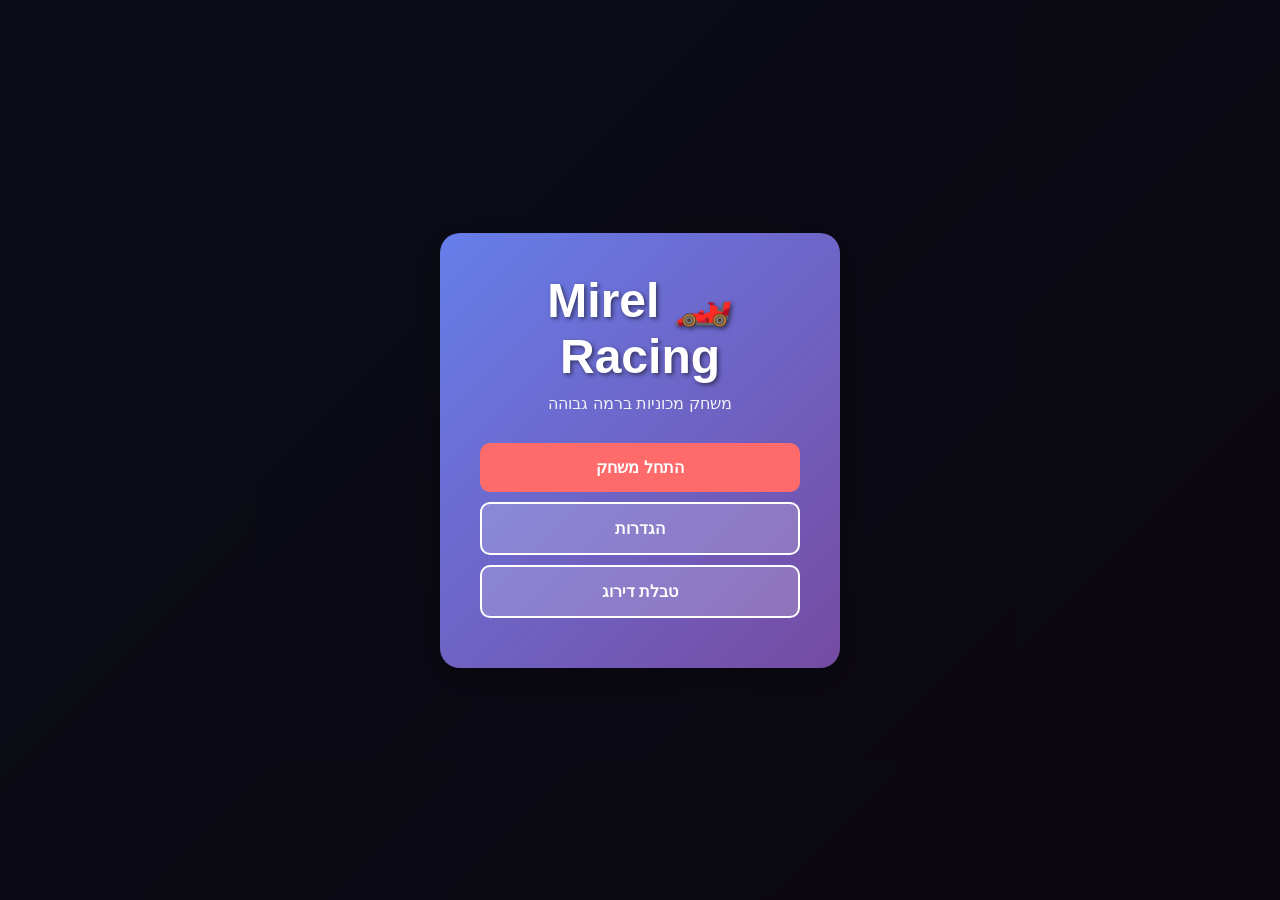
==== index.html @ d59d43ef "Initial commit: Mirel Racing - Advanced racing game with physics, AI opponents, and multiplayer supp" ====
<!DOCTYPE html>
<html lang="he">
<head>
    <meta charset="UTF-8">
    <meta name="viewport" content="width=device-width, initial-scale=1.0">
    <title>Mirel Racing - משחק מכוניות</title>
    <link rel="stylesheet" href="styles.css">
</head>
<body>
    <div id="mainMenu" class="menu-container active">
        <div class="menu-content">
            <h1>🏎️ Mirel Racing</h1>
            <p class="subtitle">משחק מכוניות ברמה גבוהה</p>
            <button onclick="startGame()" class="btn btn-primary">התחל משחק</button>
            <button onclick="showSettings()" class="btn btn-secondary">הגדרות</button>
            <button onclick="showLeaderboard()" class="btn btn-secondary">טבלת דירוג</button>
        </div>
    </div>

    <div id="settingsMenu" class="menu-container">
        <div class="menu-content">
            <h2>הגדרות</h2>
            <div class="settings-group">
                <label>רמת קושי:</label>
                <select id="difficultySelect" onchange="updateDifficulty()">
                    <option value="easy">קל</option>
                    <option value="medium" selected>בינוני</option>
                    <option value="hard">קשה</option>
                </select>
            </div>
            <div class="settings-group">
                <label>מספר יריבים:</label>
                <select id="opponentCount">
                    <option value="1">1</option>
                    <option value="2" selected>2</option>
                    <option value="3">3</option>
                    <option value="4">4</option>
                </select>
            </div>
            <div class="settings-group">
                <label>
                    <input type="checkbox" id="soundToggle" checked>
                    הפעל צלילים
                </label>
            </div>
            <button onclick="backToMenu()" class="btn btn-primary">חזור</button>
        </div>
    </div>

    <div id="leaderboardMenu" class="menu-container">
        <div class="menu-content">
            <h2>טבלת דירוג</h2>
            <div id="leaderboardList" class="leaderboard-list"></div>
            <button onclick="clearLeaderboard()" class="btn btn-secondary">נקה טבלה</button>
            <button onclick="backToMenu()" class="btn btn-primary">חזור</button>
        </div>
    </div>

    <div id="gameContainer" class="game-container">
        <canvas id="gameCanvas"></canvas>
        <div id="hud" class="hud">
            <div class="hud-top">
                <div class="hud-item">
                    <span>מהירות:</span>
                    <span id="speedDisplay">0</span> km/h
                </div>
                <div class="hud-item">
                    <span>עמדה:</span>
                    <span id="positionDisplay">1</span>
                </div>
                <div class="hud-item">
                    <span>זמן:</span>
                    <span id="timeDisplay">0:00</span>
                </div>
            </div>
            <div class="hud-bottom">
                <div class="minimap-container">
                    <canvas id="minimap"></canvas>
                </div>
            </div>
            <button id="pauseBtn" onclick="togglePause()" class="pause-btn">⏸ השהה</button>
        </div>
    </div>

    <div id="pauseMenu" class="menu-container">
        <div class="menu-content">
            <h2>משחק מושהה</h2>
            <button onclick="togglePause()" class="btn btn-primary">המשך</button>
            <button onclick="backToMenu()" class="btn btn-secondary">חזור לתפריט</button>
        </div>
    </div>

    <div id="gameOverMenu" class="menu-container">
        <div class="menu-content">
            <h2 id="gameOverTitle">סיום המשחק</h2>
            <div id="gameStats" class="game-stats"></div>
            <input type="text" id="playerName" placeholder="הכנס את שמך" maxlength="20">
            <button onclick="saveScore()" class="btn btn-primary">שמור ניקוד</button>
            <button onclick="backToMenu()" class="btn btn-secondary">חזור לתפריט</button>
        </div>
    </div>

    <script src="physics.js"></script>
    <script src="ai.js"></script>
    <script src="game.js"></script>
    <script src="input.js"></script>
</body>
</html>
---- styles.css ----
* {
    margin: 0;
    padding: 0;
    box-sizing: border-box;
}

body {
    font-family: 'Arial', sans-serif;
    background: linear-gradient(135deg, #667eea 0%, #764ba2 100%);
    min-height: 100vh;
    display: flex;
    justify-content: center;
    align-items: center;
    direction: rtl;
    overflow: hidden;
}

.menu-container {
    position: fixed;
    top: 0;
    left: 0;
    width: 100%;
    height: 100%;
    background: rgba(0, 0, 0, 0.9);
    display: flex;
    justify-content: center;
    align-items: center;
    z-index: 1000;
    opacity: 0;
    pointer-events: none;
    transition: opacity 0.3s ease;
}

.menu-container.active {
    opacity: 1;
    pointer-events: all;
}

.menu-content {
    background: linear-gradient(135deg, #667eea 0%, #764ba2 100%);
    padding: 40px;
    border-radius: 20px;
    text-align: center;
    color: white;
    box-shadow: 0 10px 40px rgba(0, 0, 0, 0.3);
    max-width: 400px;
    width: 90%;
}

.menu-content h1 {
    font-size: 48px;
    margin-bottom: 10px;
    text-shadow: 2px 2px 4px rgba(0, 0, 0, 0.5);
}

.menu-content h2 {
    font-size: 32px;
    margin-bottom: 30px;
    text-shadow: 2px 2px 4px rgba(0, 0, 0, 0.5);
}

.subtitle {
    font-size: 16px;
    margin-bottom: 30px;
    opacity: 0.9;
}

.btn {
    display: block;
    width: 100%;
    padding: 15px;
    margin: 10px 0;
    border: none;
    border-radius: 10px;
    font-size: 16px;
    font-weight: bold;
    cursor: pointer;
    transition: all 0.3s ease;
    text-transform: uppercase;
}

.btn-primary {
    background: #ff6b6b;
    color: white;
}

.btn-primary:hover {
    background: #ff5252;
    transform: translateY(-2px);
    box-shadow: 0 5px 15px rgba(255, 107, 107, 0.4);
}

.btn-secondary {
    background: rgba(255, 255, 255, 0.2);
    color: white;
    border: 2px solid white;
}

.btn-secondary:hover {
    background: rgba(255, 255, 255, 0.3);
    transform: translateY(-2px);
}

.settings-group {
    margin: 20px 0;
    text-align: right;
}

.settings-group label {
    display: block;
    margin-bottom: 10px;
    font-weight: bold;
}

.settings-group select,
.settings-group input[type="text"] {
    width: 100%;
    padding: 10px;
    border: none;
    border-radius: 5px;
    font-size: 14px;
    background: rgba(255, 255, 255, 0.9);
}

.game-container {
    display: none;
    width: 100%;
    height: 100vh;
    position: relative;
}

.game-container.active {
    display: flex;
}

#gameCanvas {
    display: block;
    background: linear-gradient(180deg, #87ceeb 0%, #e0f6ff 100%);
    width: 100%;
    height: 100%;
}

.hud {
    position: absolute;
    top: 0;
    left: 0;
    width: 100%;
    height: 100%;
    pointer-events: none;
    display: flex;
    flex-direction: column;
    justify-content: space-between;
    padding: 20px;
}

.hud-top {
    display: flex;
    justify-content: space-around;
    gap: 20px;
    background: rgba(0, 0, 0, 0.6);
    padding: 15px 20px;
    border-radius: 10px;
    color: white;
    font-weight: bold;
}

.hud-item {
    display: flex;
    gap: 10px;
    align-items: center;
}

.hud-item span:first-child {
    color: #ffb347;
}

.hud-bottom {
    display: flex;
    justify-content: space-between;
    align-items: flex-end;
}

.minimap-container {
    width: 150px;
    height: 150px;
    border: 2px solid white;
    border-radius: 10px;
    overflow: hidden;
    box-shadow: 0 0 10px rgba(0, 0, 0, 0.5);
}

#minimap {
    display: block;
    width: 100%;
    height: 100%;
}

.pause-btn {
    padding: 10px 20px;
    background: rgba(255, 107, 107, 0.8);
    color: white;
    border: none;
    border-radius: 5px;
    cursor: pointer;
    font-weight: bold;
    pointer-events: all;
}

.pause-btn:hover {
    background: rgba(255, 107, 107, 1);
}

.leaderboard-list {
    text-align: right;
    margin: 20px 0;
    max-height: 300px;
    overflow-y: auto;
}

.leaderboard-entry {
    background: rgba(255, 255, 255, 0.1);
    padding: 10px;
    margin: 5px 0;
    border-radius: 5px;
    display: flex;
    justify-content: space-between;
    align-items: center;
}

.leaderboard-entry .rank {
    font-weight: bold;
    color: #ffb347;
    min-width: 30px;
}

.leaderboard-entry .name {
    flex: 1;
}

.leaderboard-entry .score {
    color: #ff6b6b;
    font-weight: bold;
}

.game-stats {
    text-align: right;
    margin: 20px 0;
    background: rgba(0, 0, 0, 0.3);
    padding: 20px;
    border-radius: 10px;
}

.game-stats div {
    margin: 10px 0;
    font-size: 16px;
}

#playerName {
    width: 100%;
    padding: 10px;
    border: none;
    border-radius: 5px;
    font-size: 14px;
    margin: 20px 0;
    text-align: right;
}

@media (max-width: 768px) {
    .menu-content {
        padding: 30px 20px;
    }
    
    .menu-content h1 {
        font-size: 36px;
    }
    
    .hud-top {
        flex-direction: column;
        gap: 10px;
    }
    
    .minimap-container {
        width: 120px;
        height: 120px;
    }
}
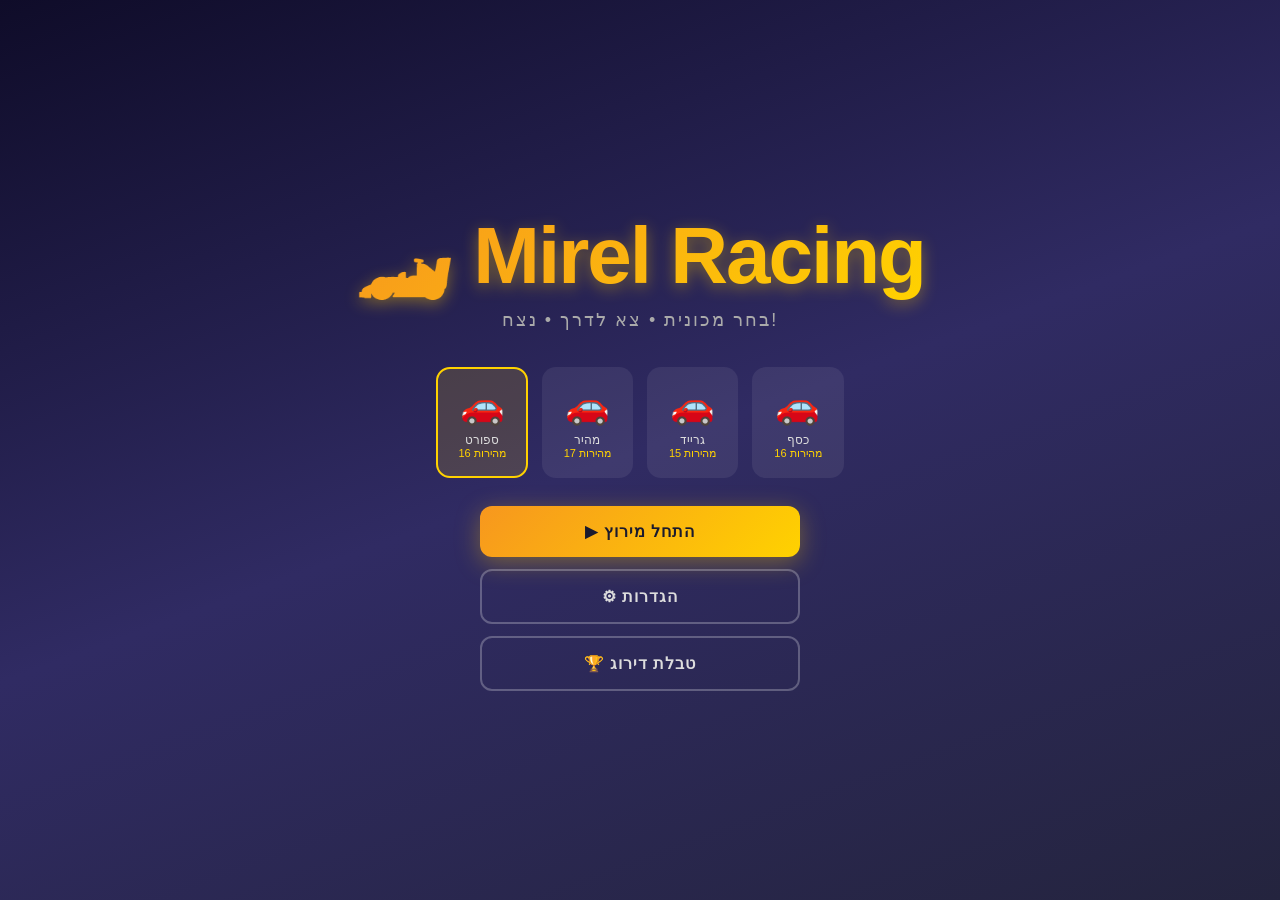
==== commit f1a441f1: "Build complete Mirel Racing game - mobile-friendly - Single index.html with full game engine - Oval " ====
--- a/index.html
+++ b/index.html
@@ -1,108 +1,1302 @@
 <!DOCTYPE html>
 <html lang="he">
 <head>
-    <meta charset="UTF-8">
-    <meta name="viewport" content="width=device-width, initial-scale=1.0">
-    <title>Mirel Racing - משחק מכוניות</title>
-    <link rel="stylesheet" href="styles.css">
+<meta charset="UTF-8">
+<meta name="viewport" content="width=device-width, initial-scale=1.0, maximum-scale=1.0, user-scalable=no">
+<title>🏎️ Mirel Racing</title>
+<style>
+  * { margin:0; padding:0; box-sizing:border-box; -webkit-tap-highlight-color:transparent; }
+  body { background:#1a1a2e; overflow:hidden; width:100vw; height:100vh; font-family:'Arial',sans-serif; touch-action:none; }
+
+  canvas { display:block; }
+
+  /* ── SCREENS ── */
+  .screen {
+    position:fixed; inset:0; display:flex; flex-direction:column;
+    align-items:center; justify-content:center;
+    background:linear-gradient(160deg,#0f0c29,#302b63,#24243e);
+    z-index:50; transition:opacity .35s;
+  }
+  .screen.hidden { opacity:0; pointer-events:none; }
+
+  /* MAIN MENU */
+  #menuScreen .logo {
+    font-size:clamp(40px,10vw,80px); font-weight:900; letter-spacing:-2px;
+    background:linear-gradient(135deg,#f7971e,#ffd200);
+    -webkit-background-clip:text; -webkit-text-fill-color:transparent;
+    text-shadow:none; filter:drop-shadow(0 4px 8px rgba(255,200,0,.4));
+    margin-bottom:6px;
+  }
+  #menuScreen .tagline {
+    color:#aaa; font-size:clamp(13px,3vw,18px); margin-bottom:36px; letter-spacing:2px;
+  }
+  .car-select-row {
+    display:flex; gap:14px; margin-bottom:28px; flex-wrap:wrap; justify-content:center;
+  }
+  .car-card {
+    background:rgba(255,255,255,.07); border:2px solid transparent; border-radius:14px;
+    padding:16px 20px; cursor:pointer; transition:all .2s; text-align:center; min-width:90px;
+  }
+  .car-card:hover, .car-card.selected { border-color:#ffd200; background:rgba(255,210,0,.15); }
+  .car-card .car-emoji { font-size:36px; display:block; }
+  .car-card .car-name { color:#ddd; font-size:12px; margin-top:6px; }
+  .car-card .car-spd { color:#ffd200; font-size:11px; }
+
+  .menu-btns { display:flex; flex-direction:column; gap:12px; width:min(320px,90vw); }
+  .btn {
+    padding:16px 24px; border:none; border-radius:12px; font-size:16px; font-weight:700;
+    cursor:pointer; transition:all .2s; letter-spacing:1px; text-transform:uppercase;
+  }
+  .btn-go {
+    background:linear-gradient(135deg,#f7971e,#ffd200); color:#1a1a2e;
+    box-shadow:0 6px 24px rgba(255,200,0,.35);
+  }
+  .btn-go:active { transform:scale(.97); }
+  .btn-outline {
+    background:transparent; color:#ddd; border:2px solid rgba(255,255,255,.25);
+  }
+  .btn-outline:active { background:rgba(255,255,255,.08); }
+
+  /* SETTINGS */
+  #settingsScreen .panel {
+    background:rgba(255,255,255,.06); border:1px solid rgba(255,255,255,.12);
+    border-radius:20px; padding:32px; width:min(380px,94vw);
+  }
+  #settingsScreen h2 { color:#ffd200; margin-bottom:24px; font-size:24px; text-align:center; }
+  .setting-row { display:flex; align-items:center; justify-content:space-between; margin-bottom:18px; color:#ddd; font-size:15px; }
+  .setting-row select, .setting-row input[type=range] {
+    background:rgba(255,255,255,.1); color:#fff; border:1px solid rgba(255,255,255,.2);
+    border-radius:8px; padding:6px 10px; font-size:14px; width:140px;
+  }
+  .toggle {
+    position:relative; display:inline-block; width:52px; height:28px;
+  }
+  .toggle input { opacity:0; width:0; height:0; }
+  .slider-tog {
+    position:absolute; inset:0; background:#444; border-radius:28px; cursor:pointer; transition:.3s;
+  }
+  .slider-tog:before {
+    content:''; position:absolute; width:22px; height:22px; left:3px; top:3px;
+    background:#fff; border-radius:50%; transition:.3s;
+  }
+  input:checked + .slider-tog { background:#ffd200; }
+  input:checked + .slider-tog:before { transform:translateX(24px); }
+
+  /* LEADERBOARD */
+  #lbScreen .panel {
+    background:rgba(255,255,255,.06); border:1px solid rgba(255,255,255,.12);
+    border-radius:20px; padding:28px; width:min(380px,94vw); max-height:88vh; overflow-y:auto;
+  }
+  #lbScreen h2 { color:#ffd200; margin-bottom:20px; font-size:24px; text-align:center; }
+  .lb-row {
+    display:flex; align-items:center; gap:12px; padding:10px 12px; margin-bottom:6px;
+    background:rgba(255,255,255,.05); border-radius:10px; color:#ddd;
+  }
+  .lb-rank { width:28px; text-align:center; font-weight:700; color:#ffd200; }
+  .lb-name { flex:1; }
+  .lb-time { color:#4ecdc4; font-weight:700; }
+  .lb-pos { color:#ff6b6b; font-size:13px; }
+
+  /* PAUSE / GAMEOVER */
+  #pauseScreen .panel, #gameoverScreen .panel {
+    background:rgba(10,10,20,.92); border:1px solid rgba(255,255,255,.15);
+    border-radius:20px; padding:36px; width:min(340px,92vw); text-align:center;
+  }
+  #pauseScreen h2, #gameoverScreen h2 { color:#ffd200; font-size:30px; margin-bottom:12px; }
+  #gameoverScreen .result-icon { font-size:60px; margin-bottom:12px; display:block; }
+  #gameoverScreen .stats-box { background:rgba(255,255,255,.06); border-radius:12px; padding:16px; margin:16px 0; text-align:right; direction:rtl; }
+  #gameoverScreen .stats-box p { color:#ddd; margin:6px 0; font-size:15px; }
+  #gameoverScreen .stats-box span { color:#ffd200; font-weight:700; }
+  #playerNameInput {
+    width:100%; padding:12px; border:none; border-radius:8px; margin:10px 0;
+    background:rgba(255,255,255,.12); color:#fff; font-size:15px; text-align:center; outline:none;
+    border:1px solid rgba(255,255,255,.2);
+  }
+
+  /* ── HUD ── */
+  #hud {
+    position:fixed; top:0; left:0; width:100%; z-index:30;
+    display:none; pointer-events:none;
+  }
+  #hud.active { display:block; }
+  #hud .top-bar {
+    display:flex; justify-content:space-between; align-items:center;
+    padding:12px 16px;
+    background:linear-gradient(to bottom,rgba(0,0,0,.7),transparent);
+  }
+  .hud-chip {
+    background:rgba(0,0,0,.55); border:1px solid rgba(255,255,255,.15);
+    border-radius:10px; padding:7px 14px; color:#fff; font-size:clamp(12px,3vw,15px);
+    font-weight:700;
+  }
+  .hud-chip .label { color:#aaa; font-size:.75em; font-weight:400; display:block; }
+  .hud-chip .val { color:#ffd200; }
+
+  #lapBar {
+    position:fixed; top:60px; left:50%; transform:translateX(-50%);
+    background:rgba(0,0,0,.6); border-radius:8px; padding:5px 18px;
+    color:#fff; font-size:14px; font-weight:700; pointer-events:none; z-index:30;
+    display:none;
+  }
+  #lapBar.active { display:block; }
+
+  #pauseBtn {
+    position:fixed; top:10px; right:16px; z-index:31;
+    background:rgba(0,0,0,.5); border:1px solid rgba(255,255,255,.2);
+    color:#fff; border-radius:10px; padding:8px 14px; font-size:20px; cursor:pointer;
+    display:none; pointer-events:all;
+  }
+  #pauseBtn.active { display:block; }
+
+  /* MINIMAP */
+  #minimapWrap {
+    position:fixed; bottom:140px; left:14px; z-index:30;
+    width:100px; height:100px; border:2px solid rgba(255,255,255,.3);
+    border-radius:10px; overflow:hidden; display:none;
+  }
+  #minimapWrap.active { display:block; }
+  #minimap { width:100%; height:100%; }
+
+  /* SPEED GAUGE */
+  #speedArc {
+    position:fixed; bottom:140px; right:14px; z-index:30;
+    display:none;
+  }
+  #speedArc.active { display:block; }
+
+  /* ── MOBILE CONTROLS ── */
+  #controls {
+    position:fixed; bottom:0; left:0; width:100%; z-index:40;
+    display:none; pointer-events:none;
+    padding-bottom:env(safe-area-inset-bottom, 10px);
+  }
+  #controls.active { display:flex; justify-content:space-between; align-items:flex-end; padding:0 12px 14px; }
+
+  .ctrl-btn {
+    pointer-events:all; user-select:none; -webkit-user-select:none;
+    background:rgba(255,255,255,.12); border:2px solid rgba(255,255,255,.3);
+    border-radius:50%; display:flex; align-items:center; justify-content:center;
+    font-size:28px; transition:background .1s; cursor:pointer;
+    -webkit-touch-callout:none;
+  }
+  .ctrl-btn:active, .ctrl-btn.pressed { background:rgba(255,210,0,.3); border-color:#ffd200; }
+
+  #btnLeft, #btnRight { width:72px; height:72px; }
+  #btnLeft { margin-right:6px; }
+  .steer-group { display:flex; gap:10px; align-items:center; }
+
+  #btnGas { width:88px; height:88px; font-size:34px; }
+  #btnBrake { width:66px; height:66px; font-size:26px; }
+  .gas-group { display:flex; gap:8px; align-items:center; flex-direction:row-reverse; }
+
+  /* countdown */
+  #countdown {
+    position:fixed; inset:0; display:flex; align-items:center; justify-content:center;
+    z-index:45; pointer-events:none; display:none;
+  }
+  #countdown.active { display:flex; }
+  #countdownNum {
+    font-size:120px; font-weight:900; color:#ffd200;
+    text-shadow:0 0 40px rgba(255,210,0,.8);
+    animation:popIn .4s ease-out;
+  }
+  @keyframes popIn {
+    0%{transform:scale(2);opacity:0}
+    100%{transform:scale(1);opacity:1}
+  }
+
+  /* LAP FLASH */
+  #lapFlash {
+    position:fixed; inset:0; display:flex; align-items:center; justify-content:center;
+    z-index:44; pointer-events:none; display:none;
+  }
+  #lapFlash.active { display:flex; }
+  #lapFlashText {
+    font-size:56px; font-weight:900; color:#4ecdc4;
+    text-shadow:0 0 30px rgba(78,205,196,.7);
+    animation:fadeUpOut 1.5s ease-out forwards;
+  }
+  @keyframes fadeUpOut {
+    0%{transform:translateY(0);opacity:1}
+    100%{transform:translateY(-80px);opacity:0}
+  }
+</style>
 </head>
 <body>
-    <div id="mainMenu" class="menu-container active">
-        <div class="menu-content">
-            <h1>🏎️ Mirel Racing</h1>
-            <p class="subtitle">משחק מכוניות ברמה גבוהה</p>
-            <button onclick="startGame()" class="btn btn-primary">התחל משחק</button>
-            <button onclick="showSettings()" class="btn btn-secondary">הגדרות</button>
-            <button onclick="showLeaderboard()" class="btn btn-secondary">טבלת דירוג</button>
-        </div>
+
+<!-- ═══════════════════════════════════ MAIN MENU ═══════════ -->
+<div id="menuScreen" class="screen">
+  <div class="logo">🏎️ Mirel Racing</div>
+  <div class="tagline">בחר מכונית • צא לדרך • נצח!</div>
+
+  <div class="car-select-row" id="carSelectRow"></div>
+
+  <div class="menu-btns">
+    <button class="btn btn-go" onclick="App.startRace()">▶ התחל מירוץ</button>
+    <button class="btn btn-outline" onclick="App.showScreen('settingsScreen')">⚙ הגדרות</button>
+    <button class="btn btn-outline" onclick="App.showLeaderboard()">🏆 טבלת דירוג</button>
+  </div>
+</div>
+
+<!-- ═══════════════════════════════════ SETTINGS ═══════════ -->
+<div id="settingsScreen" class="screen hidden">
+  <div class="panel">
+    <h2>⚙ הגדרות</h2>
+    <div class="setting-row">
+      <span>רמת קושי</span>
+      <select id="cfgDiff">
+        <option value="easy">קל</option>
+        <option value="medium" selected>בינוני</option>
+        <option value="hard">קשה</option>
+      </select>
     </div>
-
-    <div id="settingsMenu" class="menu-container">
-        <div class="menu-content">
-            <h2>הגדרות</h2>
-            <div class="settings-group">
-                <label>רמת קושי:</label>
-                <select id="difficultySelect" onchange="updateDifficulty()">
-                    <option value="easy">קל</option>
-                    <option value="medium" selected>בינוני</option>
-                    <option value="hard">קשה</option>
-                </select>
-            </div>
-            <div class="settings-group">
-                <label>מספר יריבים:</label>
-                <select id="opponentCount">
-                    <option value="1">1</option>
-                    <option value="2" selected>2</option>
-                    <option value="3">3</option>
-                    <option value="4">4</option>
-                </select>
-            </div>
-            <div class="settings-group">
-                <label>
-                    <input type="checkbox" id="soundToggle" checked>
-                    הפעל צלילים
-                </label>
-            </div>
-            <button onclick="backToMenu()" class="btn btn-primary">חזור</button>
-        </div>
+    <div class="setting-row">
+      <span>מספר יריבים</span>
+      <select id="cfgOpponents">
+        <option value="1">1</option>
+        <option value="2" selected>2</option>
+        <option value="3">3</option>
+        <option value="4">4</option>
+      </select>
     </div>
-
-    <div id="leaderboardMenu" class="menu-container">
-        <div class="menu-content">
-            <h2>טבלת דירוג</h2>
-            <div id="leaderboardList" class="leaderboard-list"></div>
-            <button onclick="clearLeaderboard()" class="btn btn-secondary">נקה טבלה</button>
-            <button onclick="backToMenu()" class="btn btn-primary">חזור</button>
-        </div>
+    <div class="setting-row">
+      <span>מספר סיבובים</span>
+      <select id="cfgLaps">
+        <option value="2">2</option>
+        <option value="3" selected>3</option>
+        <option value="5">5</option>
+      </select>
     </div>
-
-    <div id="gameContainer" class="game-container">
-        <canvas id="gameCanvas"></canvas>
-        <div id="hud" class="hud">
-            <div class="hud-top">
-                <div class="hud-item">
-                    <span>מהירות:</span>
-                    <span id="speedDisplay">0</span> km/h
-                </div>
-                <div class="hud-item">
-                    <span>עמדה:</span>
-                    <span id="positionDisplay">1</span>
-                </div>
-                <div class="hud-item">
-                    <span>זמן:</span>
-                    <span id="timeDisplay">0:00</span>
-                </div>
-            </div>
-            <div class="hud-bottom">
-                <div class="minimap-container">
-                    <canvas id="minimap"></canvas>
-                </div>
-            </div>
-            <button id="pauseBtn" onclick="togglePause()" class="pause-btn">⏸ השהה</button>
-        </div>
+    <div class="setting-row">
+      <span>סאונד</span>
+      <label class="toggle"><input type="checkbox" id="cfgSound" checked><span class="slider-tog"></span></label>
     </div>
-
-    <div id="pauseMenu" class="menu-container">
-        <div class="menu-content">
-            <h2>משחק מושהה</h2>
-            <button onclick="togglePause()" class="btn btn-primary">המשך</button>
-            <button onclick="backToMenu()" class="btn btn-secondary">חזור לתפריט</button>
-        </div>
+    <button class="btn btn-go" style="margin-top:20px" onclick="App.showScreen('menuScreen')">שמור וחזור</button>
+  </div>
+</div>
+
+<!-- ═══════════════════════════════════ LEADERBOARD ═══════════ -->
+<div id="lbScreen" class="screen hidden">
+  <div class="panel">
+    <h2>🏆 טבלת דירוג</h2>
+    <div id="lbList"></div>
+    <div style="display:flex;gap:10px;margin-top:18px">
+      <button class="btn btn-outline" style="flex:1" onclick="App.clearLB()">נקה</button>
+      <button class="btn btn-go" style="flex:1" onclick="App.showScreen('menuScreen')">חזור</button>
     </div>
-
-    <div id="gameOverMenu" class="menu-container">
-        <div class="menu-content">
-            <h2 id="gameOverTitle">סיום המשחק</h2>
-            <div id="gameStats" class="game-stats"></div>
-            <input type="text" id="playerName" placeholder="הכנס את שמך" maxlength="20">
-            <button onclick="saveScore()" class="btn btn-primary">שמור ניקוד</button>
-            <button onclick="backToMenu()" class="btn btn-secondary">חזור לתפריט</button>
-        </div>
+  </div>
+</div>
+
+<!-- ═══════════════════════════════════ PAUSE ═══════════ -->
+<div id="pauseScreen" class="screen hidden">
+  <div class="panel">
+    <h2>⏸ השהיה</h2>
+    <div style="display:flex;flex-direction:column;gap:12px;margin-top:20px">
+      <button class="btn btn-go" onclick="App.resumeGame()">▶ המשך</button>
+      <button class="btn btn-outline" onclick="App.quitToMenu()">🏠 תפריט ראשי</button>
     </div>
-
-    <script src="physics.js"></script>
-    <script src="ai.js"></script>
-    <script src="game.js"></script>
-    <script src="input.js"></script>
+  </div>
+</div>
+
+<!-- ═══════════════════════════════════ GAME OVER ═══════════ -->
+<div id="gameoverScreen" class="screen hidden">
+  <div class="panel">
+    <span id="goIcon" class="result-icon"></span>
+    <h2 id="goTitle"></h2>
+    <div class="stats-box" id="goStats"></div>
+    <input id="playerNameInput" placeholder="שם שלך" maxlength="18">
+    <div style="display:flex;flex-direction:column;gap:10px;margin-top:8px">
+      <button class="btn btn-go" onclick="App.saveScore()">💾 שמור ניקוד</button>
+      <button class="btn btn-outline" onclick="App.quitToMenu()">🏠 תפריט ראשי</button>
+    </div>
+  </div>
+</div>
+
+<!-- ═══════════════════════════════════ GAME CANVAS ═══════════ -->
+<canvas id="gameCanvas"></canvas>
+
+<!-- HUD -->
+<div id="hud">
+  <div class="top-bar">
+    <div class="hud-chip"><span class="label">מהירות</span><span class="val" id="hudSpeed">0</span> <span style="color:#777;font-size:.7em">קמ"ש</span></div>
+    <div class="hud-chip"><span class="label">עמדה</span><span class="val" id="hudPos">1</span></div>
+    <div class="hud-chip"><span class="label">זמן</span><span class="val" id="hudTime">0:00</span></div>
+  </div>
+</div>
+<div id="lapBar">סיבוב <span id="hudLap">1</span> / <span id="hudMaxLap">3</span></div>
+<button id="pauseBtn" onclick="App.pauseGame()">⏸</button>
+
+<div id="minimapWrap"><canvas id="minimapC" width="100" height="100"></canvas></div>
+
+<div id="speedArc"><canvas id="speedArcC" width="110" height="70"></canvas></div>
+
+<!-- Mobile controls -->
+<div id="controls">
+  <div class="steer-group">
+    <div class="ctrl-btn" id="btnLeft">◀</div>
+    <div class="ctrl-btn" id="btnRight">▶</div>
+  </div>
+  <div class="gas-group">
+    <div class="ctrl-btn" id="btnGas">🔥</div>
+    <div class="ctrl-btn" id="btnBrake">🛑</div>
+  </div>
+</div>
+
+<!-- Countdown -->
+<div id="countdown"><div id="countdownNum"></div></div>
+<!-- Lap flash -->
+<div id="lapFlash"><div id="lapFlashText"></div></div>
+
+<script>
+"use strict";
+
+// ════════════════════════════════════════════════════════════
+//  VECTOR
+// ════════════════════════════════════════════════════════════
+class Vec2 {
+  constructor(x=0,y=0){this.x=x;this.y=y;}
+  add(v){return new Vec2(this.x+v.x,this.y+v.y);}
+  sub(v){return new Vec2(this.x-v.x,this.y-v.y);}
+  scale(s){return new Vec2(this.x*s,this.y*s);}
+  dot(v){return this.x*v.x+this.y*v.y;}
+  len(){return Math.hypot(this.x,this.y);}
+  norm(){const l=this.len();return l?new Vec2(this.x/l,this.y/l):new Vec2();}
+  dist(v){return this.sub(v).len();}
+  angle(){return Math.atan2(this.y,this.x);}
+  rot(a){const c=Math.cos(a),s=Math.sin(a);return new Vec2(this.x*c-this.y*s,this.x*s+this.y*c);}
+}
+
+// ════════════════════════════════════════════════════════════
+//  TRACK  – oval with inner cut-out
+// ════════════════════════════════════════════════════════════
+class Track {
+  constructor(){
+    this.W = 110;           // road width
+    this.pts = [];          // centre-line waypoints
+    this.checkpoints = [];
+    this._build();
+  }
+
+  _build(){
+    // A nice oval with two straights and two curves
+    const cx=600, cy=450;
+    const rx=420, ry=280;
+    const N=180;
+    for(let i=0;i<N;i++){
+      const t = (i/N)*Math.PI*2;
+      // Squircle-ish oval
+      const x = cx + rx * Math.cos(t) * (1 - 0.08*Math.pow(Math.sin(2*t),2));
+      const y = cy + ry * Math.sin(t) * (1 - 0.04*Math.pow(Math.cos(2*t),2));
+      this.pts.push(new Vec2(x,y));
+    }
+    // Checkpoints every ~20 pts
+    for(let i=0;i<this.pts.length;i+=15){
+      this.checkpoints.push({idx:i, pos:this.pts[i], r:this.W*0.75});
+    }
+  }
+
+  // Closest waypoint index
+  closest(pos){
+    let best=0, bd=Infinity;
+    for(let i=0;i<this.pts.length;i++){
+      const d=pos.dist(this.pts[i]);
+      if(d<bd){bd=d;best=i;}
+    }
+    return best;
+  }
+
+  // Is position off-track?
+  offTrack(pos){
+    const ci = this.closest(pos);
+    return pos.dist(this.pts[ci]) > this.W/2 + 14;
+  }
+
+  // Returns normal (outward) and signed offset at closest point
+  trackNormal(pos){
+    const ci = this.closest(pos);
+    const ni = (ci+1)%this.pts.length;
+    const tang = this.pts[ni].sub(this.pts[ci]).norm();
+    return new Vec2(-tang.y, tang.x);
+  }
+
+  render(ctx){
+    // Grass background already drawn on canvas
+    // Asphalt road (wide stroke)
+    ctx.save();
+    ctx.lineJoin='round'; ctx.lineCap='round';
+
+    // Road shadow
+    ctx.strokeStyle='rgba(0,0,0,.4)';
+    ctx.lineWidth = this.W+10;
+    this._strokePath(ctx);
+
+    // Asphalt
+    ctx.strokeStyle='#2d2d2d';
+    ctx.lineWidth = this.W;
+    this._strokePath(ctx);
+
+    // Road edge lines
+    ctx.strokeStyle='rgba(255,255,255,.55)';
+    ctx.lineWidth=3;
+    ctx.setLineDash([]);
+    this._strokeOffsetPath(ctx, -(this.W/2-6));
+    this._strokeOffsetPath(ctx,   this.W/2-6);
+
+    // Centre dashed line
+    ctx.strokeStyle='rgba(255,220,0,.6)';
+    ctx.lineWidth=2.5;
+    ctx.setLineDash([22,18]);
+    this._strokePath(ctx);
+    ctx.setLineDash([]);
+
+    // Start/finish line
+    const s=this.pts[0], s2=this.pts[1];
+    const tang=s2.sub(s).norm();
+    const perp=new Vec2(-tang.y,tang.x);
+    const hw=this.W/2;
+    const TILES=8;
+    const tSize=hw*2/TILES;
+    ctx.save();
+    for(let r=0;r<2;r++){
+      for(let c=0;c<TILES;c++){
+        ctx.fillStyle=(r+c)%2===0?'#fff':'#222';
+        const base=s.add(perp.scale(-hw+c*tSize));
+        const fwd=tang.scale(r*8);
+        ctx.beginPath();
+        ctx.rect(base.x+fwd.x-1, base.y+fwd.y-1, tSize+1, 8);
+        ctx.fill();
+      }
+    }
+    ctx.restore();
+
+    ctx.restore();
+  }
+
+  _strokePath(ctx){
+    ctx.beginPath();
+    ctx.moveTo(this.pts[0].x,this.pts[0].y);
+    for(let i=1;i<this.pts.length;i++) ctx.lineTo(this.pts[i].x,this.pts[i].y);
+    ctx.closePath();
+    ctx.stroke();
+  }
+
+  _strokeOffsetPath(ctx, offset){
+    // approximate by offsetting normals
+    const N=this.pts.length;
+    ctx.beginPath();
+    for(let i=0;i<N;i++){
+      const prev=this.pts[(i-1+N)%N], next=this.pts[(i+1)%N];
+      const tang=next.sub(prev).norm();
+      const perp=new Vec2(-tang.y,tang.x);
+      const p=this.pts[i].add(perp.scale(offset));
+      i===0?ctx.moveTo(p.x,p.y):ctx.lineTo(p.x,p.y);
+    }
+    ctx.closePath();
+    ctx.stroke();
+  }
+
+  // world bounds for camera
+  bounds(){
+    let minX=Infinity,minY=Infinity,maxX=-Infinity,maxY=-Infinity;
+    for(const p of this.pts){
+      if(p.x<minX)minX=p.x; if(p.y<minY)minY=p.y;
+      if(p.x>maxX)maxX=p.x; if(p.y>maxY)maxY=p.y;
+    }
+    return {minX,minY,maxX,maxY,
+      cx:(minX+maxX)/2, cy:(minY+maxY)/2,
+      w:maxX-minX, h:maxY-minY};
+  }
+}
+
+// ════════════════════════════════════════════════════════════
+//  CAR
+// ════════════════════════════════════════════════════════════
+const CAR_DEFS = [
+  {name:'ספורט',  emoji:'🔴', color:'#ff4444', accent:'#ffcc00', maxSpd:16, accel:.38, brake:.3,  turn:.16},
+  {name:'מהיר',   emoji:'🔵', color:'#4488ff', accent:'#ffffff', maxSpd:17, accel:.42, brake:.28, turn:.14},
+  {name:'גרייד',  emoji:'🟢', color:'#44cc44', accent:'#ffff00', maxSpd:15, accel:.35, brake:.35, turn:.18},
+  {name:'כסף',   emoji:'⚪', color:'#cccccc', accent:'#ff8800', maxSpd:16, accel:.39, brake:.31, turn:.16},
+];
+
+class Car {
+  constructor(def, x, y, angle=0, isPlayer=false){
+    this.def = def;
+    this.pos = new Vec2(x,y);
+    this.vel = new Vec2();
+    this.angle = angle;
+    this.angVel = 0;
+    this.isPlayer = isPlayer;
+
+    this.w=28; this.h=48;
+    this.throttle=0; this.brakeF=0; this.steer=0;
+
+    this.lap=1; this.cpHit=[]; this.totalDist=0;
+    this.finishTime=null; this.finished=false;
+
+    this.offTrackTimer=0;
+    this.skidParticles=[];
+  }
+
+  update(track){
+    const fwd = new Vec2(Math.sin(this.angle), -Math.cos(this.angle));
+    let spd = this.vel.dot(fwd);
+
+    // Engine / braking
+    if(this.throttle>0) spd += this.def.accel * this.throttle;
+    if(this.brakeF>0){
+      if(spd>0) spd -= this.def.brake * this.brakeF;
+      else spd -= this.def.accel * .5 * this.brakeF; // reverse
+    }
+
+    // Clamp speed
+    const maxR = this.def.maxSpd*(this.offTrackTimer>0?.55:1);
+    spd = Math.max(-maxR*.45, Math.min(maxR, spd));
+
+    // Friction
+    spd *= .978;
+
+    // Steering (proportional to speed)
+    const turnF = this.def.turn * Math.min(1, Math.abs(spd)/8);
+    this.angVel = this.steer * turnF * Math.sign(spd||1);
+    this.angle += this.angVel;
+
+    this.vel = fwd.scale(spd);
+    this.pos = this.pos.add(this.vel);
+    this.totalDist += Math.abs(spd);
+
+    // Off-track slow
+    if(track.offTrack(this.pos)){
+      this.offTrackTimer = 20;
+    } else {
+      if(this.offTrackTimer>0) this.offTrackTimer--;
+    }
+
+    // Skid
+    if(Math.abs(this.steer)>.5 && Math.abs(spd)>4){
+      this.skidParticles.push({x:this.pos.x,y:this.pos.y,life:40});
+    }
+    this.skidParticles = this.skidParticles.filter(p=>{p.life--;return p.life>0;});
+  }
+
+  // Check + register checkpoint hit. Returns true if lap completed.
+  checkCheckpoints(track, elapsedTime){
+    for(const cp of track.checkpoints){
+      if(!this.cpHit.includes(cp.idx) && this.pos.dist(cp.pos)<cp.r){
+        this.cpHit.push(cp.idx);
+      }
+    }
+    // Lap complete: passed start/finish (near waypoint 0) AND hit enough CPs
+    const minCPs = Math.floor(track.checkpoints.length * .7);
+    if(this.cpHit.length >= minCPs){
+      const startDist = this.pos.dist(track.pts[0]);
+      if(startDist < track.W*.75){
+        this.cpHit=[];
+        this.lap++;
+        return true;
+      }
+    }
+    return false;
+  }
+
+  render(ctx){
+    // Skids
+    for(const p of this.skidParticles){
+      ctx.fillStyle=`rgba(30,30,30,${p.life/40*.5})`;
+      ctx.beginPath();
+      ctx.arc(p.x,p.y,3,0,Math.PI*2);
+      ctx.fill();
+    }
+
+    ctx.save();
+    ctx.translate(this.pos.x, this.pos.y);
+    ctx.rotate(this.angle);
+
+    // Shadow
+    ctx.fillStyle='rgba(0,0,0,.28)';
+    ctx.beginPath();
+    ctx.ellipse(3,4, this.w/2+4, this.h/2+3, 0, 0, Math.PI*2);
+    ctx.fill();
+
+    // Body
+    const grad = ctx.createLinearGradient(-this.w/2,-this.h/2, this.w/2, this.h/2);
+    grad.addColorStop(0, lighten(this.def.color,.3));
+    grad.addColorStop(.6, this.def.color);
+    grad.addColorStop(1, darken(this.def.color,.3));
+    ctx.fillStyle = grad;
+    roundRect(ctx, -this.w/2, -this.h/2, this.w, this.h, 6);
+    ctx.fill();
+
+    // Windshields
+    ctx.fillStyle='rgba(160,210,255,.55)';
+    roundRect(ctx, -this.w/2+4, -this.h/2+9, this.w-8, 11, 3);
+    ctx.fill();
+    ctx.fillStyle='rgba(160,210,255,.38)';
+    roundRect(ctx, -this.w/2+4, this.h/2-20, this.w-8, 9, 3);
+    ctx.fill();
+
+    // Headlights
+    ctx.fillStyle='#fffde0';
+    ctx.fillRect(-this.w/2+3,-this.h/2-2, 7,4);
+    ctx.fillRect(this.w/2-10,-this.h/2-2, 7,4);
+
+    // Tail lights
+    ctx.fillStyle='#ff2200';
+    ctx.fillRect(-this.w/2+3, this.h/2-2, 7,4);
+    ctx.fillRect(this.w/2-10, this.h/2-2, 7,4);
+
+    // Accent stripe
+    ctx.fillStyle = this.def.accent;
+    ctx.fillRect(-3, -this.h/2+2, 6, this.h-4);
+    ctx.globalAlpha=.5;
+    ctx.fill();
+    ctx.globalAlpha=1;
+
+    // Player indicator
+    if(this.isPlayer){
+      ctx.fillStyle='rgba(255,220,0,.9)';
+      ctx.beginPath();
+      ctx.moveTo(0,-this.h/2-10);
+      ctx.lineTo(-6,-this.h/2-3);
+      ctx.lineTo(6,-this.h/2-3);
+      ctx.closePath();
+      ctx.fill();
+    }
+
+    ctx.restore();
+  }
+}
+
+// ════════════════════════════════════════════════════════════
+//  AI
+// ════════════════════════════════════════════════════════════
+const AI_PARAMS = {
+  easy:   {speed:.78, steerK:.7,  lookahead:180, noise:.25},
+  medium: {speed:.90, steerK:.88, lookahead:220, noise:.12},
+  hard:   {speed:.99, steerK:.97, lookahead:260, noise:.04},
+};
+
+class AIDriver {
+  constructor(car, track, difficulty){
+    this.car = car;
+    this.track = track;
+    this.p = AI_PARAMS[difficulty]||AI_PARAMS.medium;
+    this.noiseAngle = 0;
+    this.timer=0;
+  }
+  update(allCars){
+    this.timer++;
+    const car=this.car, trk=this.track;
+    const ci = trk.closest(car.pos);
+    const la = Math.floor(this.p.lookahead/5);
+    const ti = (ci+la)%trk.pts.length;
+    const target = trk.pts[ti];
+
+    // Noise
+    if(this.timer%12===0) this.noiseAngle=(Math.random()-.5)*this.p.noise*2;
+
+    const toTarget = target.sub(car.pos).norm();
+    const fwd = new Vec2(Math.sin(car.angle),-Math.cos(car.angle));
+    const cross = fwd.x*toTarget.y - fwd.y*toTarget.x;
+
+    car.steer = Math.max(-1,Math.min(1, cross * this.p.steerK * 3 + this.noiseAngle));
+    car.throttle = this.p.speed;
+    car.brakeF = Math.abs(cross)>.6 ? .3 : 0;
+
+    // Collision avoidance with nearby cars
+    for(const other of allCars){
+      if(other===car) continue;
+      const dist = car.pos.dist(other.pos);
+      if(dist<70){
+        const away = car.pos.sub(other.pos).norm();
+        car.steer += away.x*.4;
+        if(dist<45) car.brakeF=.4;
+      }
+    }
+  }
+}
+
+// ════════════════════════════════════════════════════════════
+//  PARTICLES / EFFECTS
+// ════════════════════════════════════════════════════════════
+class ParticleSystem {
+  constructor(){this.particles=[];}
+  spawn(x,y,color,count=8){
+    for(let i=0;i<count;i++){
+      const a=Math.random()*Math.PI*2;
+      const spd=1+Math.random()*4;
+      this.particles.push({
+        x,y, vx:Math.cos(a)*spd, vy:Math.sin(a)*spd,
+        life:30+Math.random()*20, maxLife:50, color, r:3+Math.random()*4
+      });
+    }
+  }
+  update(){this.particles=this.particles.filter(p=>{p.x+=p.vx;p.y+=p.vy;p.vx*=.93;p.vy*=.93;p.life--;return p.life>0;});}
+  render(ctx){
+    for(const p of this.particles){
+      ctx.globalAlpha=p.life/p.maxLife;
+      ctx.fillStyle=p.color;
+      ctx.beginPath();
+      ctx.arc(p.x,p.y,p.r,0,Math.PI*2);
+      ctx.fill();
+    }
+    ctx.globalAlpha=1;
+  }
+}
+
+// ════════════════════════════════════════════════════════════
+//  HELPER DRAWING
+// ════════════════════════════════════════════════════════════
+function roundRect(ctx,x,y,w,h,r){
+  ctx.beginPath();
+  ctx.moveTo(x+r,y);
+  ctx.lineTo(x+w-r,y); ctx.arcTo(x+w,y,x+w,y+r,r);
+  ctx.lineTo(x+w,y+h-r); ctx.arcTo(x+w,y+h,x+w-r,y+h,r);
+  ctx.lineTo(x+r,y+h); ctx.arcTo(x,y+h,x,y+h-r,r);
+  ctx.lineTo(x,y+r); ctx.arcTo(x,y,x+r,y,r);
+  ctx.closePath();
+}
+function lighten(hex,f){return adjustColor(hex,f);}
+function darken(hex,f){return adjustColor(hex,-f);}
+function adjustColor(hex,f){
+  const r=parseInt(hex.slice(1,3),16),g=parseInt(hex.slice(3,5),16),b=parseInt(hex.slice(5,7),16);
+  const clamp=v=>Math.max(0,Math.min(255,Math.round(v)));
+  if(f>0) return `rgb(${clamp(r+(255-r)*f)},${clamp(g+(255-g)*f)},${clamp(b+(255-b)*f)})`;
+  return `rgb(${clamp(r*(1+f))},${clamp(g*(1+f))},${clamp(b*(1+f))})`;
+}
+
+// ════════════════════════════════════════════════════════════
+//  SOUND  (simple Web Audio tones)
+// ════════════════════════════════════════════════════════════
+let audioCtx=null;
+function getAudio(){
+  if(!audioCtx) try{audioCtx=new(window.AudioContext||window.webkitAudioContext)();}catch(e){}
+  return audioCtx;
+}
+function playTone(freq,dur,type='triangle',vol=.12){
+  const ac=getAudio(); if(!ac||!document.getElementById('cfgSound').checked) return;
+  try{
+    const o=ac.createOscillator(), g=ac.createGain();
+    o.connect(g); g.connect(ac.destination);
+    o.type=type; o.frequency.setValueAtTime(freq,ac.currentTime);
+    g.gain.setValueAtTime(vol,ac.currentTime);
+    g.gain.exponentialRampToValueAtTime(.001,ac.currentTime+dur);
+    o.start(); o.stop(ac.currentTime+dur);
+  }catch(e){}
+}
+function playLap(){playTone(880,.12,'square',.15);setTimeout(()=>playTone(1100,.2,'square',.15),130);}
+function playWin(){[440,550,660,880].forEach((f,i)=>setTimeout(()=>playTone(f,.3,'triangle',.15),i*120));}
+function playEngineLoop(spd){
+  const ac=getAudio(); if(!ac||!document.getElementById('cfgSound').checked) return;
+  // handled via periodic calls from game loop to avoid too many nodes
+}
+
+// ════════════════════════════════════════════════════════════
+//  RACE ENGINE
+// ════════════════════════════════════════════════════════════
+let raceState = null;
+
+function startRace(cfg){
+  const canvas=document.getElementById('gameCanvas');
+  canvas.width=window.innerWidth; canvas.height=window.innerHeight;
+  const ctx=canvas.getContext('2d');
+
+  const track = new Track();
+  const particles = new ParticleSystem();
+  const maxLaps = cfg.laps;
+  const diff = cfg.diff;
+
+  // Spread start positions
+  const startPts = track.pts.slice(0,1+cfg.opponents);
+  const startAngle = track.pts[1].sub(track.pts[0]).angle() + Math.PI/2;
+
+  const allCars=[];
+  // Player car
+  const pDef = CAR_DEFS[cfg.carIdx];
+  const pCar = new Car(pDef,
+    track.pts[0].x + (track.pts[0].sub(track.pts[1]).norm().scale(0)).x,
+    track.pts[0].y - 20, startAngle, true);
+  allCars.push(pCar);
+
+  // AI cars
+  const aiDrivers=[];
+  const aiColors=[1,2,3,0].filter(i=>i!==cfg.carIdx);
+  for(let i=0;i<cfg.opponents;i++){
+    const offset=(i+1)*58;
+    const aDef = CAR_DEFS[aiColors[i%aiColors.length]];
+    const aCar = new Car(aDef, track.pts[0].x - offset*Math.cos(startAngle+Math.PI/2),
+      track.pts[0].y - offset*Math.sin(startAngle+Math.PI/2) - 20, startAngle);
+    allCars.push(aCar);
+    aiDrivers.push(new AIDriver(aCar, track, diff));
+  }
+
+  const state = {
+    canvas, ctx, track, particles,
+    pCar, allCars, aiDrivers,
+    maxLaps, cfg,
+    startTime:null, elapsed:0,
+    phase:'countdown', countdownN:3,
+    finished:false, paused:false,
+    animId:null,
+    input:{left:0,right:0,gas:0,brake:0},
+    keys:{},
+    lapFlashTimeout:null,
+  };
+  raceState=state;
+
+  setupInput(state);
+  showHUD(true);
+  runCountdown(state);
+}
+
+function runCountdown(state){
+  const el=document.getElementById('countdown');
+  const num=document.getElementById('countdownNum');
+  el.classList.add('active');
+  let n=3;
+  num.textContent=n;
+  playTone(440,.3,'square',.15);
+  const iv=setInterval(()=>{
+    n--;
+    if(n>0){
+      num.textContent=n;
+      playTone(440,.3,'square',.15);
+    } else {
+      num.textContent='GO!';
+      num.style.color='#4ecdc4';
+      playTone(880,.5,'square',.2);
+      setTimeout(()=>{
+        el.classList.remove('active');
+        num.style.color='#ffd200';
+        state.phase='racing';
+        state.startTime=Date.now();
+        state.animId=requestAnimationFrame(()=>gameLoop(state));
+      },600);
+      clearInterval(iv);
+    }
+  },800);
+}
+
+function gameLoop(state){
+  if(state.paused||state.finished) return;
+  state.elapsed=(Date.now()-state.startTime)/1000;
+  update(state);
+  render(state);
+  updateHUD(state);
+  state.animId=requestAnimationFrame(()=>gameLoop(state));
+}
+
+function update(state){
+  const {pCar,allCars,aiDrivers,track,input,maxLaps,particles}=state;
+
+  // Player input
+  pCar.throttle = Math.max(input.gas, state.keys['arrowup']||state.keys['w']?1:0);
+  pCar.brakeF   = Math.max(input.brake, state.keys['arrowdown']||state.keys['s']?1:0);
+  pCar.steer    = (state.keys['arrowright']||state.keys['d']?1:0) - (state.keys['arrowleft']||state.keys['a']?1:0);
+  if(input.left)  pCar.steer = -1;
+  if(input.right) pCar.steer =  1;
+
+  // Update all cars
+  for(const car of allCars) car.update(track);
+
+  // AI
+  for(const ai of aiDrivers) ai.update(allCars);
+
+  // Car-car collisions (simple circle)
+  for(let i=0;i<allCars.length;i++){
+    for(let j=i+1;j<allCars.length;j++){
+      const a=allCars[i], b=allCars[j];
+      const d=a.pos.dist(b.pos);
+      const minD=36;
+      if(d<minD){
+        const n=b.pos.sub(a.pos).norm();
+        const rv=b.vel.sub(a.vel);
+        const imp=rv.dot(n)*-.45;
+        a.vel=a.vel.sub(n.scale(imp));
+        b.vel=b.vel.add(n.scale(imp));
+        const sep=n.scale((minD-d)/2+.5);
+        a.pos=a.pos.sub(sep);
+        b.pos=b.pos.add(sep);
+        particles.spawn(a.pos.x,a.pos.y,'#ffaa00',5);
+      }
+    }
+  }
+
+  // Checkpoints & laps
+  for(const car of allCars){
+    const lapDone = car.checkCheckpoints(track, state.elapsed);
+    if(lapDone && !car.finished){
+      if(car===pCar){
+        if(car.lap-1 < maxLaps){
+          // Show lap flash
+          showLapFlash(`סיבוב ${car.lap-1} ✓`);
+          playLap();
+        } else {
+          car.finished=true; car.finishTime=state.elapsed;
+          playWin();
+          setTimeout(()=>showGameOver(state), 800);
+        }
+      } else {
+        if(car.lap-1 >= maxLaps && !car.finished){
+          car.finished=true; car.finishTime=state.elapsed;
+        }
+      }
+    }
+  }
+
+  particles.update();
+}
+
+function render(state){
+  const {ctx,canvas,track,allCars,pCar,particles}=state;
+  const W=canvas.width, H=canvas.height;
+
+  // Camera follows player
+  const camX = W/2 - pCar.pos.x;
+  const camY = H/2 - pCar.pos.y;
+
+  // Clear with grass
+  const grassGrad=ctx.createLinearGradient(0,0,W,H);
+  grassGrad.addColorStop(0,'#2d5a27');
+  grassGrad.addColorStop(.5,'#3a7a32');
+  grassGrad.addColorStop(1,'#2d5a27');
+  ctx.fillStyle=grassGrad;
+  ctx.fillRect(0,0,W,H);
+
+  // Grass texture dots
+  ctx.save();
+  ctx.globalAlpha=.08;
+  ctx.fillStyle='#1a4018';
+  for(let gx=0;gx<W;gx+=18){
+    for(let gy=0;gy<H;gy+=18){
+      if((gx+gy)%36===0){ ctx.beginPath(); ctx.arc(gx,gy,4,0,Math.PI*2); ctx.fill(); }
+    }
+  }
+  ctx.globalAlpha=1;
+  ctx.restore();
+
+  ctx.save();
+  ctx.translate(camX,camY);
+
+  track.render(ctx);
+  particles.render(ctx);
+
+  // Draw cars sorted by y (simple depth)
+  const sorted=[...allCars].sort((a,b)=>a.pos.y-b.pos.y);
+  for(const car of sorted) car.render(ctx);
+
+  ctx.restore();
+
+  // Minimap
+  renderMinimap(state);
+  renderSpeedArc(state);
+}
+
+function renderMinimap(state){
+  const mc=document.getElementById('minimapC');
+  const mctx=mc.getContext('2d');
+  const W=mc.width, H=mc.height;
+  const scale=.095;
+  const {track,allCars,pCar}=state;
+
+  mctx.fillStyle='rgba(0,0,0,.75)';
+  mctx.fillRect(0,0,W,H);
+
+  const ox=W/2-pCar.pos.x*scale, oy=H/2-pCar.pos.y*scale;
+
+  // Track
+  mctx.strokeStyle='rgba(80,80,80,.9)';
+  mctx.lineWidth=8*scale*11;
+  mctx.beginPath();
+  track.pts.forEach((p,i)=>{
+    const x=p.x*scale+ox, y=p.y*scale+oy;
+    i===0?mctx.moveTo(x,y):mctx.lineTo(x,y);
+  });
+  mctx.closePath();
+  mctx.stroke();
+
+  mctx.strokeStyle='#555';
+  mctx.lineWidth=1;
+  mctx.stroke();
+
+  // Cars
+  for(const car of allCars){
+    const x=car.pos.x*scale+ox, y=car.pos.y*scale+oy;
+    mctx.fillStyle=car===pCar?'#ffd200':car.def.color;
+    mctx.beginPath();
+    mctx.arc(x,y, car===pCar?4:3, 0,Math.PI*2);
+    mctx.fill();
+    if(car===pCar){mctx.strokeStyle='#fff';mctx.lineWidth=1;mctx.stroke();}
+  }
+}
+
+function renderSpeedArc(state){
+  const c=document.getElementById('speedArcC');
+  if(!c)return;
+  const ctx=c.getContext('2d');
+  const W=c.width,H=c.height;
+  ctx.clearRect(0,0,W,H);
+
+  const spd=Math.min(state.pCar.vel.len()*10, 200);
+  const maxSpd=200;
+  const pct=spd/maxSpd;
+
+  const cx=W/2,cy=H-8,r=44;
+  const startA=Math.PI, endA=Math.PI*2;
+
+  // BG arc
+  ctx.beginPath();
+  ctx.arc(cx,cy,r,startA,endA);
+  ctx.strokeStyle='rgba(255,255,255,.12)';
+  ctx.lineWidth=8; ctx.lineCap='round'; ctx.stroke();
+
+  // Fill arc
+  const fillEnd=startA+pct*Math.PI;
+  const arcGrad=ctx.createLinearGradient(cx-r,cy,cx+r,cy);
+  arcGrad.addColorStop(0,'#4ecdc4');
+  arcGrad.addColorStop(.5,'#ffd200');
+  arcGrad.addColorStop(1,'#ff4444');
+  ctx.beginPath();
+  ctx.arc(cx,cy,r,startA,fillEnd);
+  ctx.strokeStyle=arcGrad;
+  ctx.lineWidth=8; ctx.stroke();
+
+  // Needle
+  const nA=startA+pct*Math.PI;
+  ctx.beginPath();
+  ctx.moveTo(cx,cy);
+  ctx.lineTo(cx+Math.cos(nA)*38, cy+Math.sin(nA)*38);
+  ctx.strokeStyle='#fff';
+  ctx.lineWidth=2; ctx.stroke();
+
+  // Speed text
+  ctx.fillStyle='#fff';
+  ctx.font='bold 16px Arial';
+  ctx.textAlign='center';
+  ctx.fillText(Math.floor(spd),cx,cy-4);
+}
+
+function updateHUD(state){
+  const {pCar,allCars,track,elapsed,maxLaps}=state;
+  const spd=Math.floor(pCar.vel.len()*10);
+  document.getElementById('hudSpeed').textContent=spd;
+
+  // Position
+  const pos = calcPositions(allCars,track);
+  const myPos = pos.find(p=>p.car===pCar);
+  document.getElementById('hudPos').textContent = myPos ? myPos.rank+'/'+allCars.length : '?';
+
+  const m=Math.floor(elapsed/60);
+  const s=Math.floor(elapsed%60);
+  document.getElementById('hudTime').textContent=`${m}:${s.toString().padStart(2,'0')}`;
+
+  const curLap=Math.min(pCar.lap, maxLaps);
+  document.getElementById('hudLap').textContent=curLap;
+  document.getElementById('hudMaxLap').textContent=maxLaps;
+}
+
+function calcPositions(cars,track){
+  return cars.map(car=>({
+    car,
+    score: car.lap*10000 + track.closest(car.pos)
+  })).sort((a,b)=>b.score-a.score)
+    .map((item,i)=>({car:item.car, rank:i+1}));
+}
+
+function showHUD(on){
+  ['hud','lapBar','pauseBtn','minimapWrap','speedArc','controls'].forEach(id=>{
+    const el=document.getElementById(id);
+    if(el) on?el.classList.add('active'):el.classList.remove('active');
+  });
+}
+
+function showLapFlash(text){
+  const fl=document.getElementById('lapFlash');
+  const txt=document.getElementById('lapFlashText');
+  txt.textContent=text;
+  fl.classList.add('active');
+  clearTimeout(raceState.lapFlashTimeout);
+  raceState.lapFlashTimeout=setTimeout(()=>fl.classList.remove('active'),1600);
+}
+
+function showGameOver(state){
+  cancelAnimationFrame(state.animId);
+  state.finished=true;
+  showHUD(false);
+  App.showScreen('gameoverScreen');
+
+  const pos=calcPositions(state.allCars,state.track);
+  const myRank=pos.find(p=>p.car===state.pCar)?.rank||'-';
+  const total=state.allCars.length;
+  const won=myRank===1;
+
+  document.getElementById('goIcon').textContent=won?'🏆':'🏁';
+  document.getElementById('goTitle').textContent=won?'ניצחת!':'סיום המירוץ';
+  const m=Math.floor(state.elapsed/60);
+  const s=Math.floor(state.elapsed%60);
+  document.getElementById('goStats').innerHTML=`
+    <p>עמדה סופית: <span>${myRank}/${total}</span></p>
+    <p>זמן: <span>${m}:${s.toString().padStart(2,'0')}</span></p>
+    <p>מהירות מקסימלית: <span>${Math.floor(state.pCar.def.maxSpd*10)} קמ"ש</span></p>
+    <p>סיבובים: <span>${state.maxLaps}</span></p>
+  `;
+}
+
+// ════════════════════════════════════════════════════════════
+//  INPUT  (keyboard + touch)
+// ════════════════════════════════════════════════════════════
+function setupInput(state){
+  // Keyboard
+  window.onkeydown=e=>{state.keys[e.key.toLowerCase()]=true;};
+  window.onkeyup=e=>{state.keys[e.key.toLowerCase()]=false;};
+
+  // Touch buttons
+  const map={
+    btnLeft:  ()=>{state.input.left=1;},
+    btnRight: ()=>{state.input.right=1;},
+    btnGas:   ()=>{state.input.gas=1;},
+    btnBrake: ()=>{state.input.brake=1;},
+  };
+  const unmap={
+    btnLeft:  ()=>{state.input.left=0;},
+    btnRight: ()=>{state.input.right=0;},
+    btnGas:   ()=>{state.input.gas=0;},
+    btnBrake: ()=>{state.input.brake=0;},
+  };
+  for(const id in map){
+    const el=document.getElementById(id);
+    if(!el)continue;
+    el.addEventListener('touchstart',e=>{e.preventDefault();map[id]();el.classList.add('pressed');},{passive:false});
+    el.addEventListener('touchend',e=>{e.preventDefault();unmap[id]();el.classList.remove('pressed');},{passive:false});
+    el.addEventListener('mousedown',()=>{map[id]();el.classList.add('pressed');});
+    el.addEventListener('mouseup',()=>{unmap[id]();el.classList.remove('pressed');});
+    el.addEventListener('mouseleave',()=>{unmap[id]();el.classList.remove('pressed');});
+  }
+}
+
+// ════════════════════════════════════════════════════════════
+//  APP CONTROLLER
+// ════════════════════════════════════════════════════════════
+let selectedCar=0;
+
+const App = {
+  showScreen(id){
+    document.querySelectorAll('.screen').forEach(s=>s.classList.add('hidden'));
+    document.getElementById(id).classList.remove('hidden');
+  },
+
+  startRace(){
+    const cfg={
+      carIdx: selectedCar,
+      diff: document.getElementById('cfgDiff').value,
+      opponents: parseInt(document.getElementById('cfgOpponents').value)||2,
+      laps: parseInt(document.getElementById('cfgLaps').value)||3,
+    };
+    this.showScreen('__none__'); // hide all menus
+    document.querySelectorAll('.screen').forEach(s=>s.classList.add('hidden'));
+    startRace(cfg);
+  },
+
+  pauseGame(){
+    if(!raceState||raceState.finished) return;
+    raceState.paused=true;
+    cancelAnimationFrame(raceState.animId);
+    this.showScreen('pauseScreen');
+  },
+
+  resumeGame(){
+    if(!raceState) return;
+    raceState.paused=false;
+    this.showScreen('__none__');
+    document.querySelectorAll('.screen').forEach(s=>s.classList.add('hidden'));
+    raceState.startTime = Date.now() - raceState.elapsed*1000;
+    raceState.animId=requestAnimationFrame(()=>gameLoop(raceState));
+  },
+
+  quitToMenu(){
+    if(raceState) cancelAnimationFrame(raceState.animId);
+    raceState=null;
+    window.onkeydown=null; window.onkeyup=null;
+    showHUD(false);
+    this.showScreen('menuScreen');
+  },
+
+  showLeaderboard(){
+    const lb=JSON.parse(localStorage.getItem('mirelRacingLB')||'[]');
+    const list=document.getElementById('lbList');
+    if(!lb.length){
+      list.innerHTML='<p style="color:#888;text-align:center;padding:20px">אין ניקודים עדיין</p>';
+    } else {
+      list.innerHTML=lb.map((e,i)=>`
+        <div class="lb-row">
+          <div class="lb-rank">${i+1}</div>
+          <div class="lb-name">${e.name}</div>
+          <div class="lb-time">${e.time}</div>
+          <div class="lb-pos">מקום ${e.pos}</div>
+        </div>`).join('');
+    }
+    this.showScreen('lbScreen');
+  },
+
+  saveScore(){
+    if(!raceState) return;
+    const name=document.getElementById('playerNameInput').value.trim()||'שחקן';
+    const pos=calcPositions(raceState.allCars,raceState.track);
+    const rank=pos.find(p=>p.car===raceState.pCar)?.rank||'-';
+    const m=Math.floor(raceState.elapsed/60), s=Math.floor(raceState.elapsed%60);
+    const timeStr=`${m}:${s.toString().padStart(2,'0')}`;
+    const lb=JSON.parse(localStorage.getItem('mirelRacingLB')||'[]');
+    lb.push({name,pos:rank,time:timeStr,date:new Date().toLocaleDateString('he-IL')});
+    lb.sort((a,b)=>a.pos-b.pos||(a.time<b.time?-1:1));
+    lb.splice(15);
+    localStorage.setItem('mirelRacingLB',JSON.stringify(lb));
+    this.quitToMenu();
+  },
+
+  clearLB(){
+    if(confirm('לנקות את כל הניקודים?')){
+      localStorage.removeItem('mirelRacingLB');
+      this.showLeaderboard();
+    }
+  }
+};
+
+// ════════════════════════════════════════════════════════════
+//  CAR SELECT UI
+// ════════════════════════════════════════════════════════════
+function buildCarSelect(){
+  const row=document.getElementById('carSelectRow');
+  CAR_DEFS.forEach((def,i)=>{
+    const card=document.createElement('div');
+    card.className='car-card'+(i===0?' selected':'');
+    card.innerHTML=`<span class="car-emoji" style="color:${def.color}">🚗</span><div class="car-name">${def.name}</div><div class="car-spd">מהירות ${def.maxSpd}</div>`;
+    card.onclick=()=>{
+      selectedCar=i;
+      row.querySelectorAll('.car-card').forEach(c=>c.classList.remove('selected'));
+      card.classList.add('selected');
+      playTone(660,.1,'triangle',.1);
+    };
+    row.appendChild(card);
+  });
+}
+
+// ════════════════════════════════════════════════════════════
+//  RESIZE
+// ════════════════════════════════════════════════════════════
+window.addEventListener('resize',()=>{
+  const canvas=document.getElementById('gameCanvas');
+  canvas.width=window.innerWidth; canvas.height=window.innerHeight;
+});
+
+// Prevent scroll / zoom on mobile
+document.addEventListener('touchmove',e=>e.preventDefault(),{passive:false});
+document.addEventListener('gesturestart',e=>e.preventDefault());
+
+// ════════════════════════════════════════════════════════════
+//  INIT
+// ════════════════════════════════════════════════════════════
+buildCarSelect();
+const canvas=document.getElementById('gameCanvas');
+canvas.width=window.innerWidth; canvas.height=window.innerHeight;
+</script>
 </body>
-</html>+</html>
